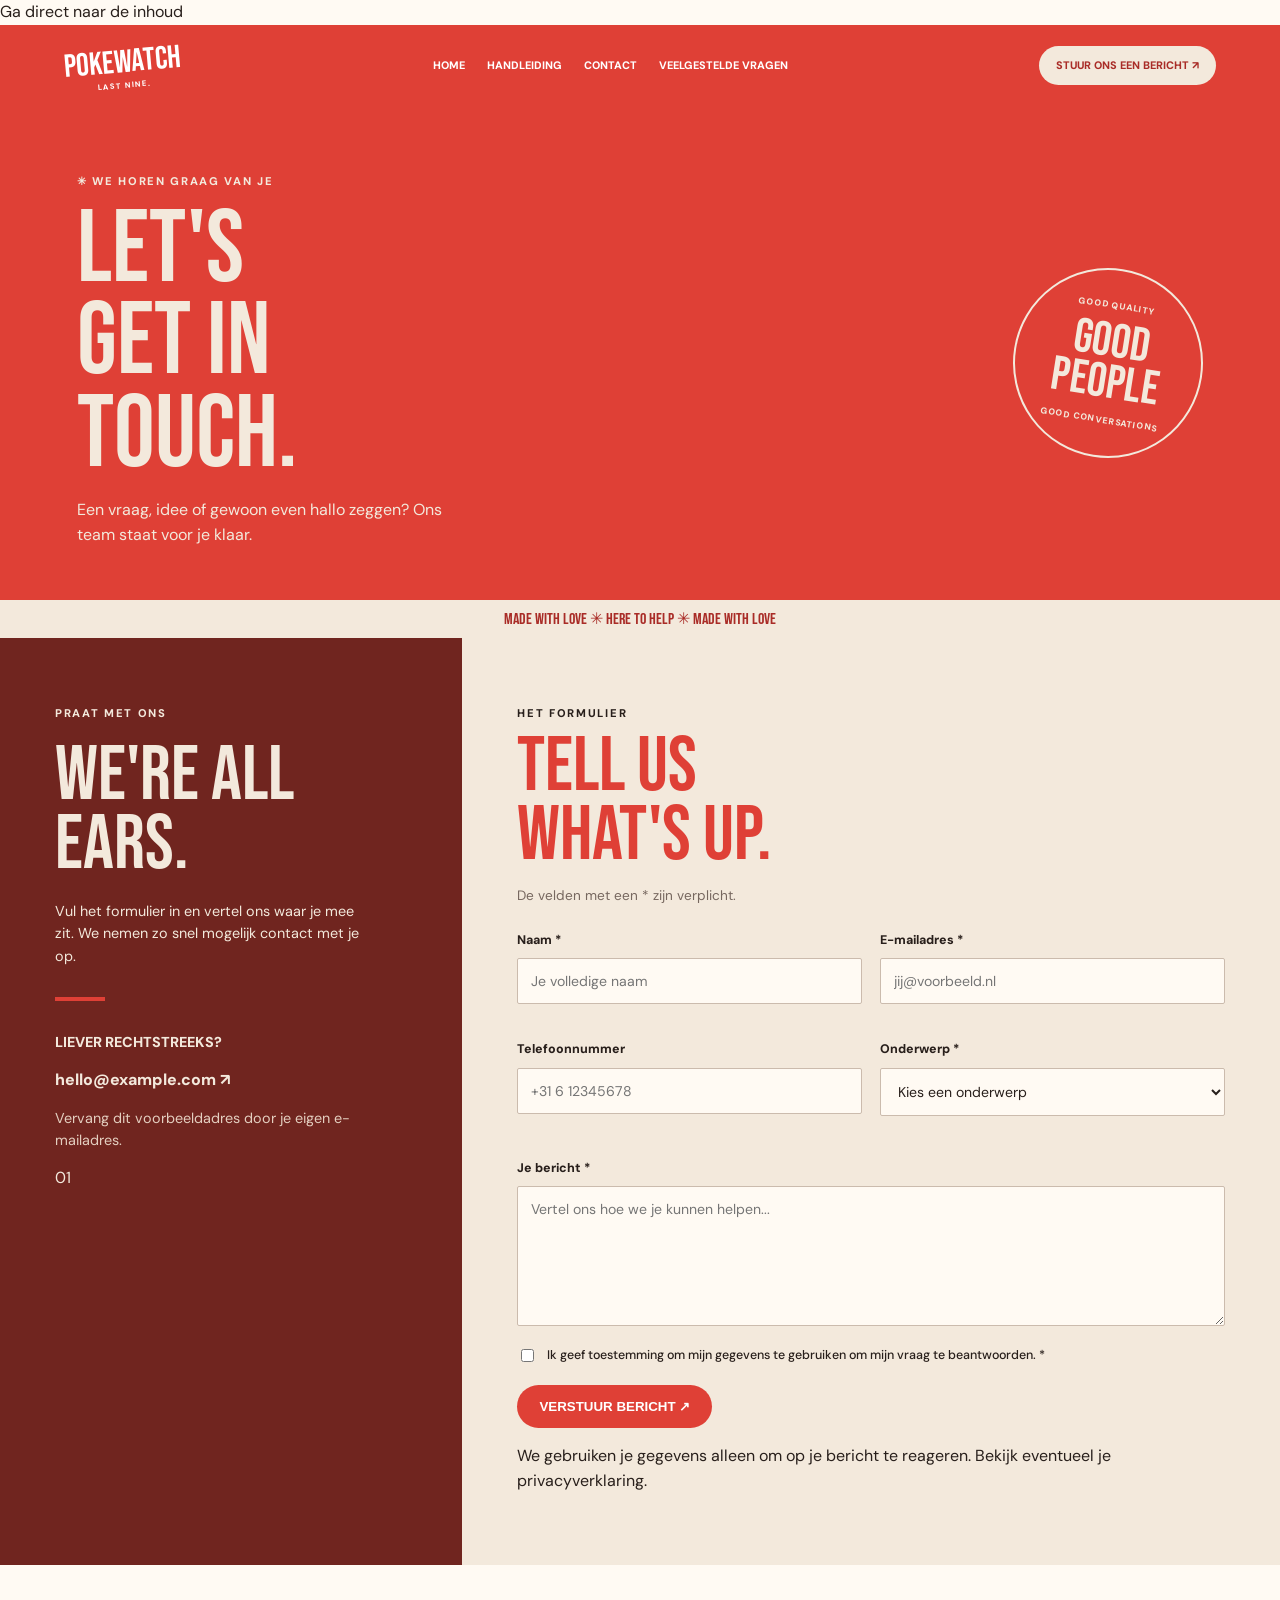
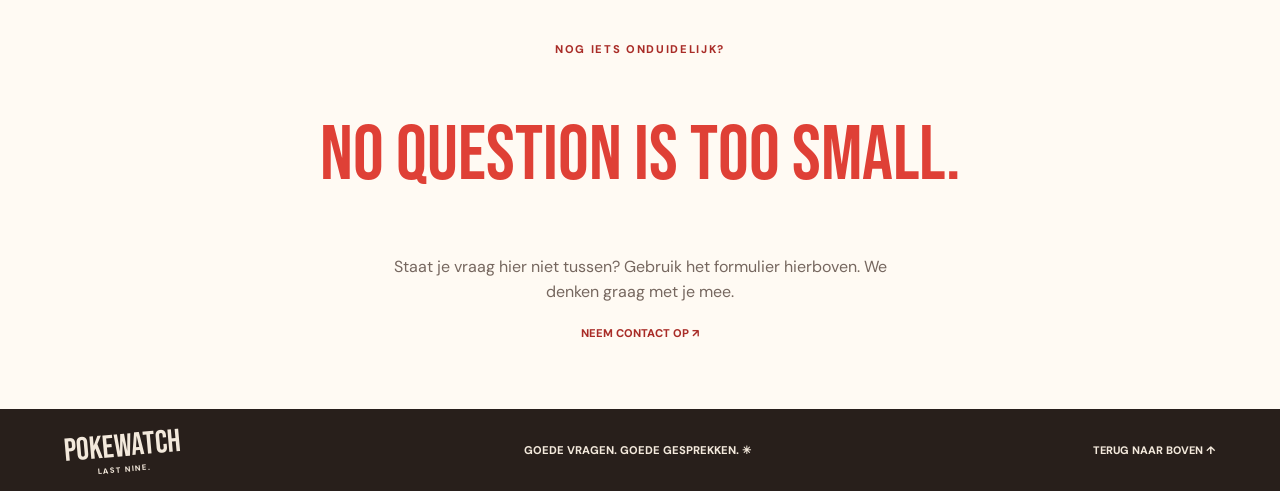
==== contact.html @ 8c0a9a6f "Refactor contact.html structure and content" ====
<!DOCTYPE html>
<html lang="nl">
<head>
    <meta charset="UTF-8">
    <meta name="viewport" content="width=device-width, initial-scale=1.0">

    <meta name="description" content="Neem contact met ons op. Stel je vraag, deel je idee of vraag meer informatie aan. We helpen je graag verder.">

    <meta name="theme-color" content="#df4036">

    <title>Contact | LAST nine</title>

    <link rel="preconnect" href="https://fonts.googleapis.com">
    <link rel="preconnect" href="https://fonts.gstatic.com" crossorigin>

    <link href="https://fonts.googleapis.com/css2?family=Bebas+Neue&family=DM+Sans:wght@400;500;600;700;800&display=swap" rel="stylesheet">

    <link rel="stylesheet" href="contactStyle.css">
</head>

<body>

<a class="skip-link" href="#main">
    Ga direct naar de inhoud
</a>

<header class="site-header">


    <a class="brand" href="#" aria-label="Pokewatch home">
        <span class="brand-mark">Pokewatch</span>
        <span class="brand-sub">LAST NINE.</span>
    </a>

    <nav class="main-nav" aria-label="Hoofdnavigatie">
        <a href="index.html">HOME</a>
        <a href="handleiding.html"> HANDLEIDING</a>
        <a href="#contact">CONTACT</a>
        <a href="#faq">VEELGESTELDE VRAGEN</a>
    </nav>

    <a class="header-cta" href="#contact">
        STUUR ONS EEN BERICHT ↗
    </a>

</header>


<main id="main">

    <!-- HERO SECTIE -->

    <section class="hero" aria-labelledby="page-title">

        <div class="hero-copy">

            <p class="eyebrow">
                ✳ WE HOREN GRAAG VAN JE
            </p>

            <h1 id="page-title">
                LET'S<br>
                GET IN<br>
                TOUCH.
            </h1>

            <p class="hero-intro">
                Een vraag, idee of gewoon even hallo zeggen?
                Ons team staat voor je klaar.
            </p>

        </div>

        <div class="hero-stamp" aria-label="Met liefde gemaakt">

            <span>GOOD QUALITY</span>

            <strong>
                GOOD<br>
                PEOPLE
            </strong>

            <span>GOOD CONVERSATIONS</span>

        </div>

        <div class="hero-bottom" aria-hidden="true">
            <span>MADE WITH LOVE</span>
            <span>✳</span>
            <span>HERE TO HELP</span>
            <span>✳</span>
            <span>MADE WITH LOVE</span>
        </div>

    </section>


    <!-- CONTACT SECTIE -->

    <section class="contact-layout" id="contact">

        <aside class="contact-aside" id="gegevens">

            <p class="eyebrow">
                PRAAT MET ONS
            </p>

            <h2>
                WE'RE ALL<br>
                EARS.
            </h2>

            <p>
                Vul het formulier in en vertel ons waar je mee zit.
                We nemen zo snel mogelijk contact met je op.
            </p>

            <div class="aside-rule"></div>

            <p class="aside-label">
                LIEVER RECHTSTREEKS?
            </p>

            <a class="contact-link" href="mailto:hello@example.com">
                hello@example.com ↗
            </a>

            <p class="small-note">
                Vervang dit voorbeeldadres door je eigen e-mailadres.
            </p>

            <div class="aside-number" aria-hidden="true">
                01
            </div>

        </aside>


        <!-- CONTACTFORMULIER -->

        <div class="form-panel">

            <div class="form-heading">

                <p class="eyebrow">
                    HET FORMULIER
                </p>

                <h2>
                    TELL US<br>
                    WHAT'S UP.
                </h2>

                <p>
                    De velden met een * zijn verplicht.
                </p>

            </div>


            <form class="contact-form" action="#" method="post">

                <div class="field-grid">

                    <div class="field">
                        <label for="name">
                            Naam *
                        </label>

                        <input
                            type="text"
                            id="name"
                            name="name"
                            autocomplete="name"
                            placeholder="Je volledige naam"
                            required
                        >
                    </div>


                    <div class="field">
                        <label for="email">
                            E-mailadres *
                        </label>

                        <input
                            type="email"
                            id="email"
                            name="email"
                            autocomplete="email"
                            placeholder="jij@voorbeeld.nl"
                            required
                        >
                    </div>


                    <div class="field">
                        <label for="phone">
                            Telefoonnummer
                        </label>

                        <input
                            type="tel"
                            id="phone"
                            name="phone"
                            autocomplete="tel"
                            placeholder="+31 6 12345678"
                        >
                    </div>


                    <div class="field">
                        <label for="subject">
                            Onderwerp *
                        </label>

                        <select id="subject" name="subject" required>

                            <option value="" selected disabled>
                                Kies een onderwerp
                            </option>

                            <option value="algemene-vraag">
                                Algemene vraag
                            </option>

                            <option value="samenwerking">
                                Samenwerking
                            </option>

                            <option value="bestelling">
                                Vraag over een bestelling
                            </option>

                            <option value="social media">
                                Social media
                            </option>

                            <option value="anders">
                                Iets anders
                            </option>

                        </select>
                    </div>

                </div>


                <div class="field">

                    <label for="message">
                        Je bericht *
                    </label>

                    <textarea
                        id="message"
                        name="message"
                        rows="6"
                        placeholder="Vertel ons hoe we je kunnen helpen..."
                        required
                    ></textarea>

                </div>


                <div class="consent-row">

                    <input
                        type="checkbox"
                        id="privacy"
                        name="privacy"
                        required
                    >

                    <label for="privacy">
                        Ik geef toestemming om mijn gegevens te gebruiken
                        om mijn vraag te beantwoorden. *
                    </label>

                </div>


                <button class="submit-button" type="submit">
                    VERSTUUR BERICHT ↗
                </button>

                <p class="form-footnote">
                    We gebruiken je gegevens alleen om op je bericht
                    te reageren. Bekijk eventueel je
                    <a href="#privacy-info">privacyverklaring</a>.
                </p>

            </form>

        </div>

    </section>


    <!-- EXTRA SECTIE -->

    <section class="faq-strip" id="faq">

        <p class="eyebrow">
            NOG IETS ONDUIDELIJK?
        </p>

        <h2>
            NO QUESTION IS TOO SMALL.
        </h2>

        <p>
            Staat je vraag hier niet tussen?
            Gebruik het formulier hierboven.
            We denken graag met je mee.
        </p>

        <a href="#contact" class="text-link">
            NEEM CONTACT OP ↗
        </a>

    </section>

</main>


<!-- FOOTER -->

<footer class="site-footer" id="privacy-info">

    <a class="brand footer-brand" href="#">
        <span class="brand-mark">Pokewatch</span>
        <span class="brand-sub">LAST NINE.</span>
    </a>

    <p>
        GOEDE VRAGEN. GOEDE GESPREKKEN. ✳
    </p>

    <a href="#main">
        TERUG NAAR BOVEN ↑
    </a>

</footer>

</body>
</html>
---- contactStyle.css ----
:root {
    --red: #df4036;
    --red-dark: #a92c27;
    --cream: #f3e9dc;
    --paper: #fffaf3;
    --ink: #281f1b;
    --wine: #70251f;
    --display: "Bebas Neue", Impact, sans-serif;
    --body: "DM Sans", Arial, sans-serif;
}

* {
    box-sizing: border-box;
}

html { scroll-behavior: smooth; }

body {
    margin: 0;
    color: var(--ink);
    background: var(--paper);
    font: 1rem var(--body);
    line-height: 1.55;
}

a { color: inherit; text-decoration: none; }

h1, h2 {
    font-family: var(--display);
    font-weight: 400;
    line-height: .9;
}

.eyebrow {
    font-size: .7rem;
    font-weight: 800;
    letter-spacing: .15em;
}


/* HEADER */

.site-header, .site-footer {
    padding: 18px 5%;
    display: flex;
    align-items: center;
    justify-content: space-between;
    gap: 20px;
    background: var(--red);
    color: white;
}

.brand {
    display: flex;
    flex-direction: column;
    line-height: .9;
    transform: rotate(-5deg);
}

.brand-mark { font: 2rem var(--display); }

.brand-sub {
    font-size: .48rem;
    font-weight: 800;
    letter-spacing: .13em;
    text-align: center;
}

.main-nav, .site-footer nav {
    display: flex;
    gap: 22px;
}

.main-nav a, .header-cta, .site-footer a:last-child {
    font-size: .68rem;
    font-weight: 800;
}

.header-cta {
    padding: 11px 17px;
    border-radius: 30px;
    background: var(--cream);
    color: var(--red-dark);
}


/* HERO */

.hero {
    position: relative;
    min-height: 390px;
    padding: 55px 6% 75px;
    display: flex;
    align-items: center;
    justify-content: space-between;
    overflow: hidden;
    background: var(--red);
    color: var(--cream);
}

.hero h1 {
    margin: 15px 0;
    font-size: clamp(4rem, 8vw, 7rem);
}

.hero-intro { max-width: 400px; }

.hero-stamp {
    width: 190px;
    height: 190px;
    border: 2px solid var(--cream);
    border-radius: 50%;
    display: flex;
    flex-direction: column;
    align-items: center;
    justify-content: center;
    text-align: center;
    transform: rotate(9deg);
}

.hero-stamp span {
    font-size: .55rem;
    font-weight: 800;
    letter-spacing: .1em;
}

.hero-stamp strong {
    margin: 10px 0;
    font: 3rem/.85 var(--display);
}

.hero-bottom {
    position: absolute;
    bottom: 0;
    left: 0;
    width: 100%;
    padding: 9px;
    background: var(--cream);
    color: var(--red-dark);
    text-align: center;
    font: 1rem var(--display);
}


/* CONTACT */

.contact-layout {
    display: grid;
    grid-template-columns: .82fr 1.45fr;
}

.contact-aside {
    position: relative;
    padding: 55px;
    background: var(--wine);
    color: var(--cream);
    overflow: hidden;
}

.contact-aside h2 {
    margin: 20px 0;
    font-size: clamp(3.5rem, 6vw, 6rem);
}

.contact-aside > p:not(.eyebrow) {
    max-width: 320px;
    font-size: .9rem;
}

.aside-rule {
    width: 50px;
    height: 4px;
    margin: 30px 0;
    background: var(--red);
}

.aside-label {
    font-size: .65rem;
    font-weight: 800;
}

.contact-link { font-weight: 800; }

.small-note {
    color: #e4cfc0;
    font-size: .75rem;
}

.form-panel {
    padding: 55px;
    background: var(--cream);
}

.form-heading h2 {
    margin: 10px 0;
    color: var(--red);
    font-size: clamp(3.5rem, 6vw, 6rem);
}

.form-heading > p:last-child {
    color: #76675f;
    font-size: .85rem;
}

.contact-form { max-width: 760px; }

.field-grid {
    display: grid;
    grid-template-columns: 1fr 1fr;
    gap: 18px;
    margin: 25px 0;
}

.field {
    display: flex;
    flex-direction: column;
    gap: 8px;
    min-width: 0;
    margin-bottom: 18px;
}

.field label, .consent-row label {
    font-size: .78rem;
    font-weight: 800;
}

.field input, .field select, .field textarea {
    width: 100%;
    padding: 13px;
    border: 1px solid #cbbbad;
    border-radius: 2px;
    background: var(--paper);
    color: var(--ink);
    font: .88rem var(--body);
}

.field textarea {
    min-height: 140px;
    resize: vertical;
}

.consent-row {
    display: flex;
    align-items: flex-start;
    gap: 10px;
    margin: 20px 0;
}

.consent-row input {
    accent-color: var(--red-dark);
}

.consent-row label { font-weight: 500; }

.submit-button {
    padding: 14px 22px;
    border: 0;
    border-radius: 30px;
    background: var(--red);
    color: white;
    font-weight: 800;
    cursor: pointer;
}

.submit-button:hover { background: var(--red-dark); }


/* EXTRA SECTIE */

.faq-strip {
    padding: 65px 20px;
    text-align: center;
}

.faq-strip .eyebrow, .text-link { color: var(--red-dark); }

.faq-strip h2 {
    color: var(--red);
    font-size: clamp(2.7rem, 6vw, 5rem);
}

.faq-strip > p:not(.eyebrow) {
    max-width: 540px;
    margin: 15px auto;
    color: #76675f;
}

.text-link {
    font-size: .7rem;
    font-weight: 800;
}


/* FOOTER */

.site-footer {
    background: var(--ink);
    color: var(--cream);
}

.site-footer p {
    font-size: .7rem;
    font-weight: 800;
}


/* MOBIEL */

@media (max-width: 760px) {
    .site-header { flex-wrap: wrap; }

    .main-nav {
        order: 3;
        width: 100%;
        justify-content: space-between;
        gap: 10px;
    }

    .hero { min-height: 350px; }

    .hero-stamp {
        width: 140px;
        height: 140px;
    }

    .hero-stamp strong { font-size: 2.3rem; }

    .contact-layout { grid-template-columns: 1fr; }

    .contact-aside, .form-panel { padding: 35px 25px; }

    .site-footer { flex-wrap: wrap; }
}

@media (max-width: 480px) {
    .hero {
        align-items: flex-start;
        padding: 40px 20px 65px;
    }

    .hero-stamp {
        position: absolute;
        right: 15px;
        bottom: 50px;
        width: 105px;
        height: 105px;
    }

    .hero-stamp strong { font-size: 1.8rem; }

    .field-grid { grid-template-columns: 1fr; }

    .main-nav a { font-size: .58rem; }
}

@media (prefers-reduced-motion: reduce) {
    html { scroll-behavior: auto; }
}
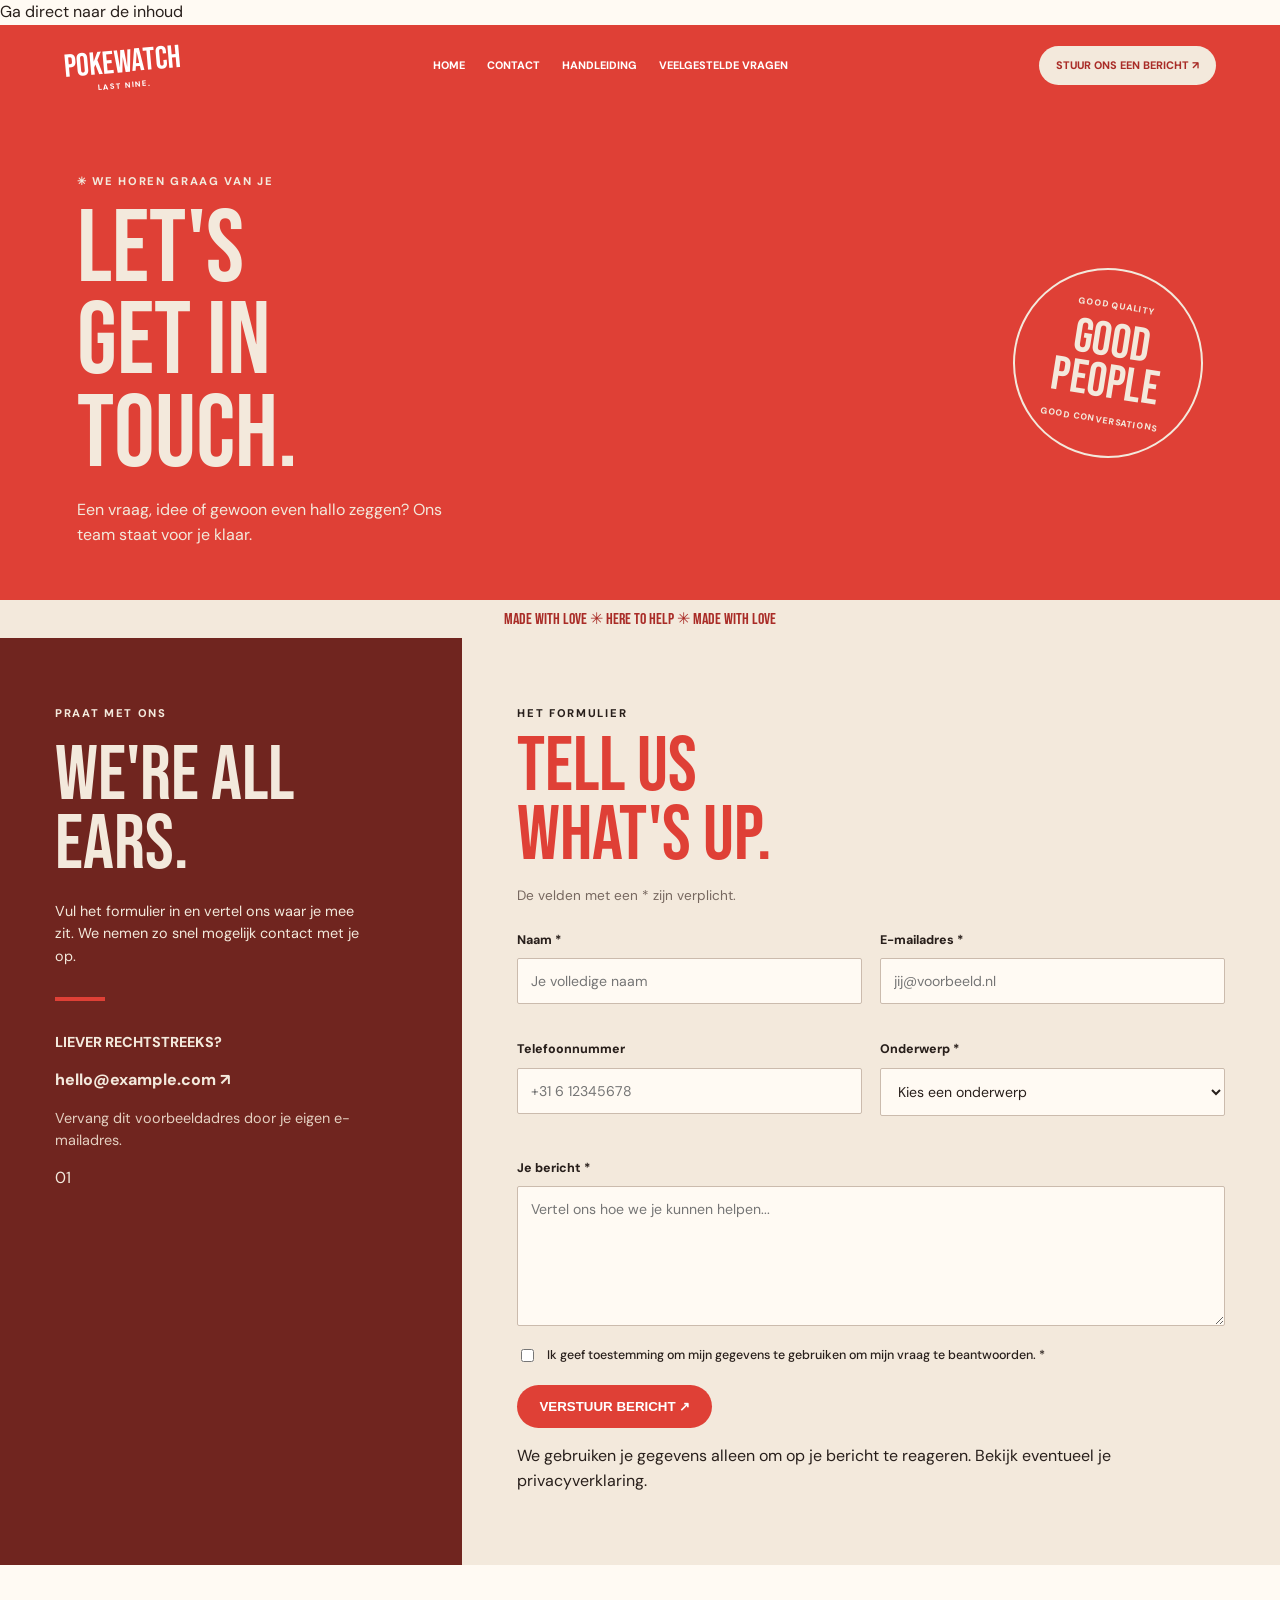
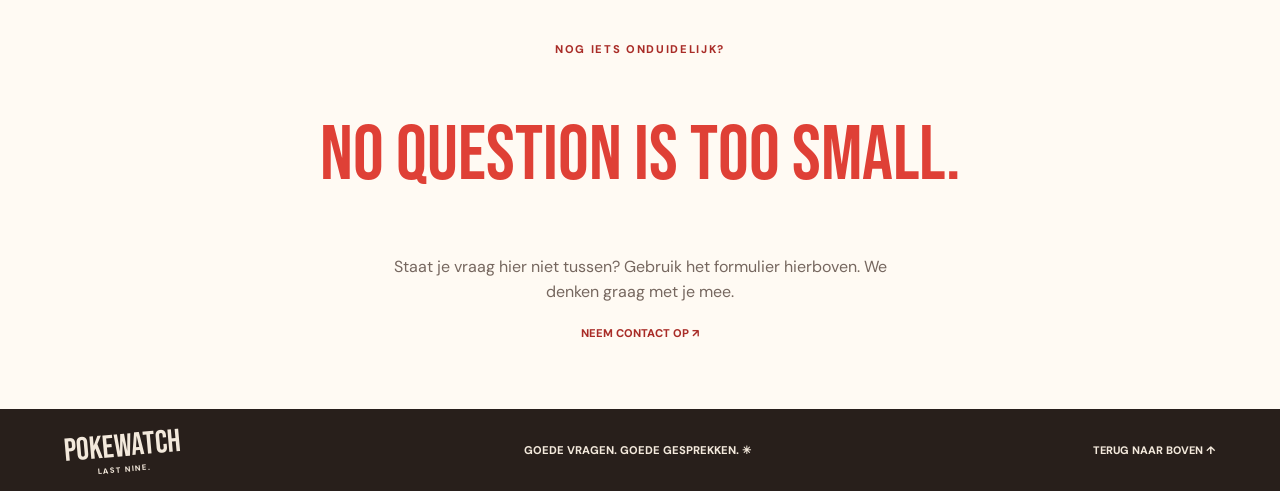
==== commit 2d16a246: "Update contact.html" ====
--- a/contact.html
+++ b/contact.html
@@ -34,8 +34,8 @@
 
     <nav class="main-nav" aria-label="Hoofdnavigatie">
         <a href="index.html">HOME</a>
+        <a href="#contact">CONTACT</a>
         <a href="handleiding.html"> HANDLEIDING</a>
-        <a href="#contact">CONTACT</a>
         <a href="#faq">VEELGESTELDE VRAGEN</a>
     </nav>
 
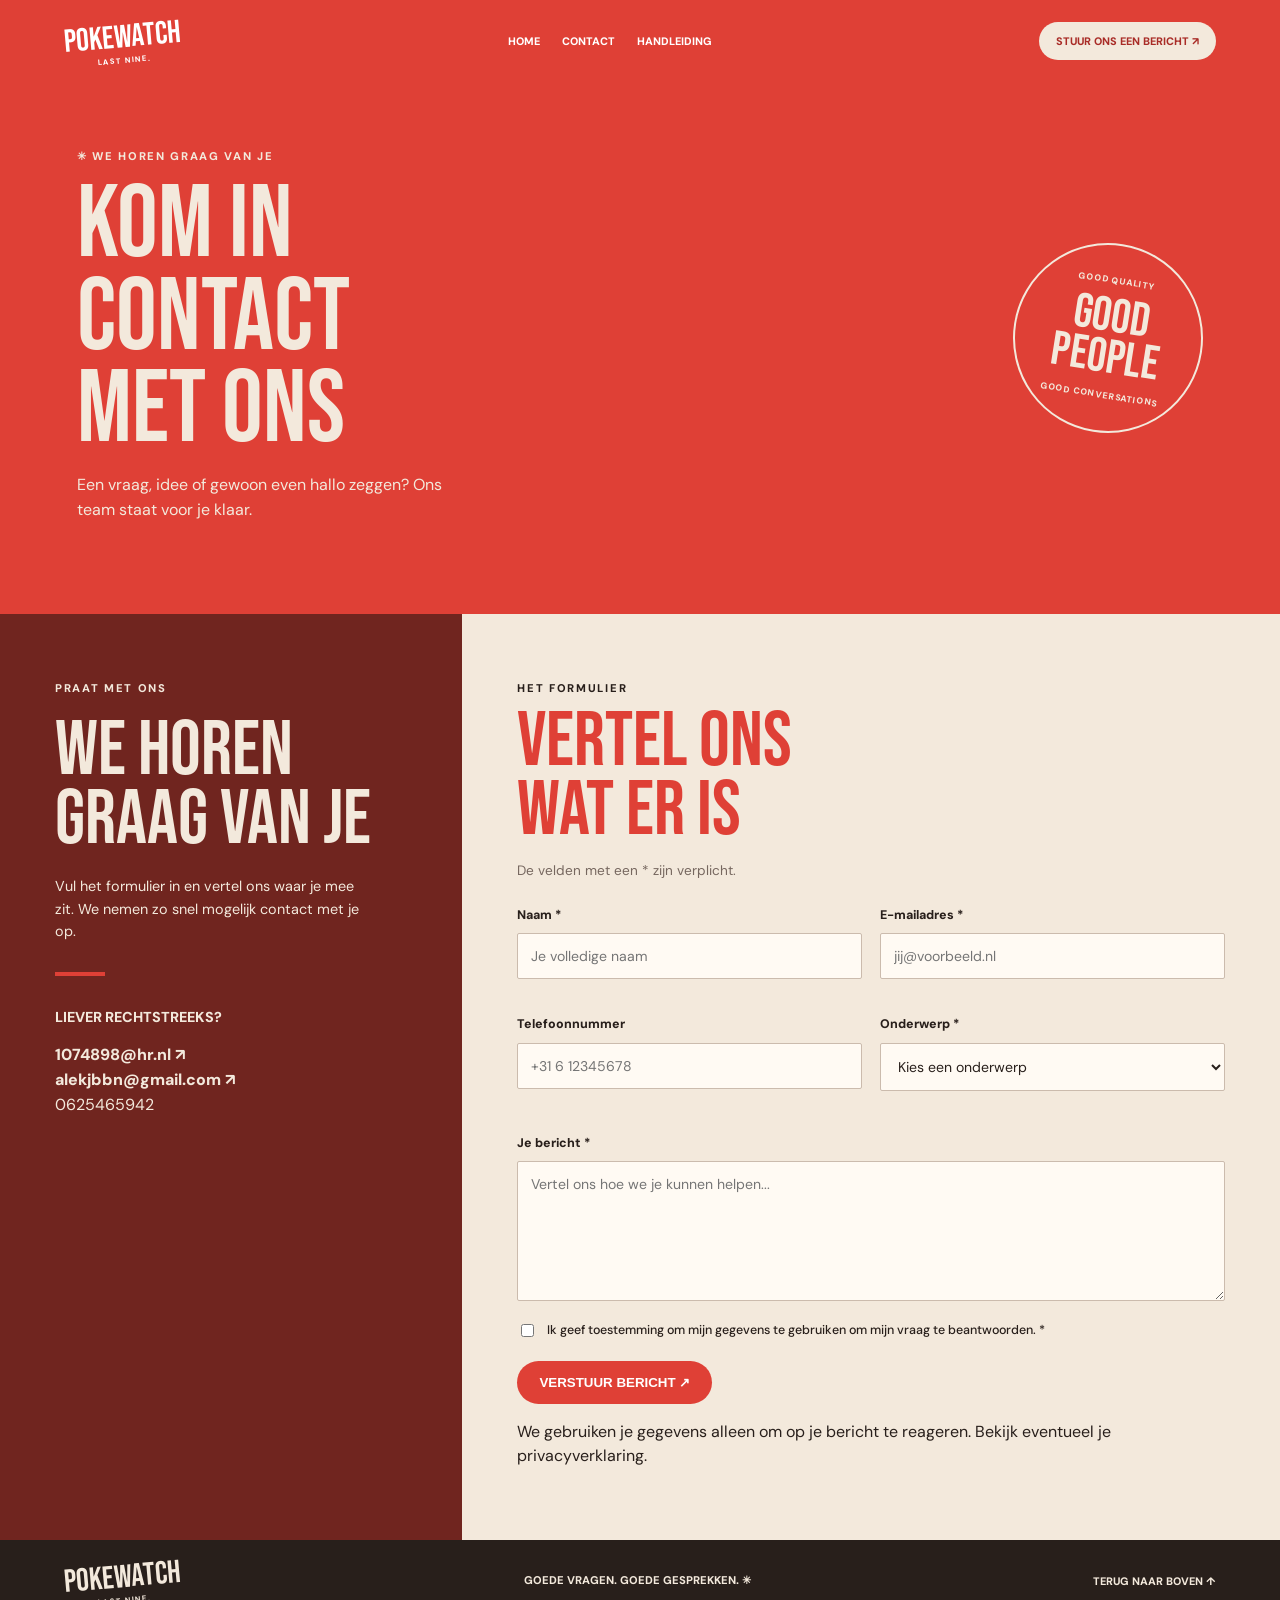
==== commit 88c75c9c: "Refactor contact.html structure and content" ====
--- a/contact.html
+++ b/contact.html
@@ -1,10 +1,12 @@
 <!DOCTYPE html>
 <html lang="nl">
+
 <head>
     <meta charset="UTF-8">
     <meta name="viewport" content="width=device-width, initial-scale=1.0">
 
-    <meta name="description" content="Neem contact met ons op. Stel je vraag, deel je idee of vraag meer informatie aan. We helpen je graag verder.">
+    <meta name="description"
+        content="Neem contact met ons op. Stel je vraag, deel je idee of vraag meer informatie aan. We helpen je graag verder.">
 
     <meta name="theme-color" content="#df4036">
 
@@ -13,335 +15,268 @@
     <link rel="preconnect" href="https://fonts.googleapis.com">
     <link rel="preconnect" href="https://fonts.gstatic.com" crossorigin>
 
-    <link href="https://fonts.googleapis.com/css2?family=Bebas+Neue&family=DM+Sans:wght@400;500;600;700;800&display=swap" rel="stylesheet">
+    <link
+        href="https://fonts.googleapis.com/css2?family=Bebas+Neue&family=DM+Sans:wght@400;500;600;700;800&display=swap"
+        rel="stylesheet">
 
     <link rel="stylesheet" href="contactStyle.css">
 </head>
 
 <body>
 
-<a class="skip-link" href="#main">
-    Ga direct naar de inhoud
-</a>
-
-<header class="site-header">
-
-
-    <a class="brand" href="#" aria-label="Pokewatch home">
-        <span class="brand-mark">Pokewatch</span>
-        <span class="brand-sub">LAST NINE.</span>
-    </a>
-
-    <nav class="main-nav" aria-label="Hoofdnavigatie">
-        <a href="index.html">HOME</a>
-        <a href="#contact">CONTACT</a>
-        <a href="handleiding.html"> HANDLEIDING</a>
-        <a href="#faq">VEELGESTELDE VRAGEN</a>
-    </nav>
-
-    <a class="header-cta" href="#contact">
-        STUUR ONS EEN BERICHT ↗
-    </a>
-
-</header>
-
-
-<main id="main">
-
-    <!-- HERO SECTIE -->
-
-    <section class="hero" aria-labelledby="page-title">
-
-        <div class="hero-copy">
-
-            <p class="eyebrow">
-                ✳ WE HOREN GRAAG VAN JE
-            </p>
-
-            <h1 id="page-title">
-                LET'S<br>
-                GET IN<br>
-                TOUCH.
-            </h1>
-
-            <p class="hero-intro">
-                Een vraag, idee of gewoon even hallo zeggen?
-                Ons team staat voor je klaar.
-            </p>
-
-        </div>
-
-        <div class="hero-stamp" aria-label="Met liefde gemaakt">
-
-            <span>GOOD QUALITY</span>
-
-            <strong>
-                GOOD<br>
-                PEOPLE
-            </strong>
-
-            <span>GOOD CONVERSATIONS</span>
-
-        </div>
-
-        <div class="hero-bottom" aria-hidden="true">
-            <span>MADE WITH LOVE</span>
-            <span>✳</span>
-            <span>HERE TO HELP</span>
-            <span>✳</span>
-            <span>MADE WITH LOVE</span>
-        </div>
-
-    </section>
-
-
-    <!-- CONTACT SECTIE -->
-
-    <section class="contact-layout" id="contact">
-
-        <aside class="contact-aside" id="gegevens">
-
-            <p class="eyebrow">
-                PRAAT MET ONS
-            </p>
-
-            <h2>
-                WE'RE ALL<br>
-                EARS.
-            </h2>
-
-            <p>
-                Vul het formulier in en vertel ons waar je mee zit.
-                We nemen zo snel mogelijk contact met je op.
-            </p>
-
-            <div class="aside-rule"></div>
-
-            <p class="aside-label">
-                LIEVER RECHTSTREEKS?
-            </p>
-
-            <a class="contact-link" href="mailto:hello@example.com">
-                hello@example.com ↗
-            </a>
-
-            <p class="small-note">
-                Vervang dit voorbeeldadres door je eigen e-mailadres.
-            </p>
-
-            <div class="aside-number" aria-hidden="true">
-                01
+    <header class="site-header">
+
+        <a class="brand" href="#" aria-label="Pokewatch home">
+            <span class="brand-mark">Pokewatch</span>
+            <span class="brand-sub">LAST NINE.</span>
+        </a>
+
+        <nav class="main-nav" aria-label="Hoofdnavigatie">
+            <a href="index.html">HOME</a>
+            <a href="#contact">CONTACT</a>
+            <a href="handleiding.html"> HANDLEIDING</a>
+        </nav>
+
+        <a class="header-cta" href="#contact">
+            STUUR ONS EEN BERICHT ↗
+        </a>
+
+    </header>
+
+
+    <main id="main">
+
+        <!-- HERO SECTIE -->
+
+        <section class="hero" aria-labelledby="page-title">
+
+            <div class="hero-copy">
+
+                <p class="eyebrow">
+                    ✳ WE HOREN GRAAG VAN JE
+                </p>
+
+                <h1 id="page-title">
+                    KOM IN<br>
+                    CONTACT<br>
+                    MET ONS
+                </h1>
+
+                <p class="hero-intro">
+                    Een vraag, idee of gewoon even hallo zeggen?
+                    Ons team staat voor je klaar.
+                </p>
+
             </div>
 
-        </aside>
-
-
-        <!-- CONTACTFORMULIER -->
-
-        <div class="form-panel">
-
-            <div class="form-heading">
+            <div class="hero-stamp" aria-label="Met liefde gemaakt">
+
+                <span>GOOD QUALITY</span>
+
+                <strong>
+                    GOOD<br>
+                    PEOPLE
+                </strong>
+
+                <span>GOOD CONVERSATIONS</span>
+
+            </div>
+
+        </section>
+
+
+        <!-- CONTACT SECTIE -->
+
+        <section class="contact-layout" id="contact">
+
+            <aside class="contact-aside" id="gegevens">
 
                 <p class="eyebrow">
-                    HET FORMULIER
+                    PRAAT MET ONS
                 </p>
 
                 <h2>
-                    TELL US<br>
-                    WHAT'S UP.
+                    WE HOREN<br>
+                    GRAAG VAN JE
                 </h2>
 
                 <p>
-                    De velden met een * zijn verplicht.
-                </p>
+                    Vul het formulier in en vertel ons waar je mee zit.
+                    We nemen zo snel mogelijk contact met je op.
+                </p>
+
+                <div class="aside-rule"></div>
+
+                <p class="aside-label">
+                    LIEVER RECHTSTREEKS?
+                </p>
+
+                <a class="contact-link" href="mailto:hello@example.com">
+                    1074898@hr.nl ↗<br>
+                    alekjbbn@gmail.com ↗
+                </a>
+
+                <div class="aside-number" aria-hidden="true">
+                    0625465942
+                </div>
+
+            </aside>
+
+
+            <!-- CONTACTFORMULIER -->
+
+            <div class="form-panel">
+
+                <div class="form-heading">
+
+                    <p class="eyebrow">
+                        HET FORMULIER
+                    </p>
+
+                    <h2>
+                        VERTEL ONS<br>
+                        WAT ER IS
+                    </h2>
+
+                    <p>
+                        De velden met een * zijn verplicht.
+                    </p>
+
+                </div>
+
+
+                <form class="contact-form" action="#" method="post">
+
+                    <div class="field-grid">
+
+                        <div class="field">
+                            <label for="name">
+                                Naam *
+                            </label>
+
+                            <input type="text" id="name" name="name" autocomplete="name" placeholder="Je volledige naam"
+                                required>
+                        </div>
+
+
+                        <div class="field">
+                            <label for="email">
+                                E-mailadres *
+                            </label>
+
+                            <input type="email" id="email" name="email" autocomplete="email"
+                                placeholder="jij@voorbeeld.nl" required>
+                        </div>
+
+
+                        <div class="field">
+                            <label for="phone">
+                                Telefoonnummer
+                            </label>
+
+                            <input type="tel" id="phone" name="phone" autocomplete="tel" placeholder="+31 6 12345678">
+                        </div>
+
+
+                        <div class="field">
+                            <label for="subject">
+                                Onderwerp *
+                            </label>
+
+                            <select id="subject" name="subject" required>
+
+                                <option value="" selected disabled>
+                                    Kies een onderwerp
+                                </option>
+
+                                <option value="algemene-vraag">
+                                    Algemene vraag
+                                </option>
+
+                                <option value="samenwerking">
+                                    Samenwerking
+                                </option>
+
+                                <option value="bestelling">
+                                    Vraag over een bestelling
+                                </option>
+
+                                <option value="social media">
+                                    Social media
+                                </option>
+
+                                <option value="anders">
+                                    Iets anders
+                                </option>
+
+                            </select>
+                        </div>
+
+                    </div>
+
+
+                    <div class="field">
+
+                        <label for="message">
+                            Je bericht *
+                        </label>
+
+                        <textarea id="message" name="message" rows="6"
+                            placeholder="Vertel ons hoe we je kunnen helpen..." required></textarea>
+
+                    </div>
+
+
+                    <div class="consent-row">
+
+                        <input type="checkbox" id="privacy" name="privacy" required>
+
+                        <label for="privacy">
+                            Ik geef toestemming om mijn gegevens te gebruiken
+                            om mijn vraag te beantwoorden. *
+                        </label>
+
+                    </div>
+
+
+                    <button class="submit-button" type="submit">
+                        VERSTUUR BERICHT ↗
+                    </button>
+
+                    <p class="form-footnote">
+                        We gebruiken je gegevens alleen om op je bericht
+                        te reageren. Bekijk eventueel je
+                        <a href="#privacy-info">privacyverklaring</a>.
+                    </p>
+
+                </form>
 
             </div>
 
-
-            <form class="contact-form" action="#" method="post">
-
-                <div class="field-grid">
-
-                    <div class="field">
-                        <label for="name">
-                            Naam *
-                        </label>
-
-                        <input
-                            type="text"
-                            id="name"
-                            name="name"
-                            autocomplete="name"
-                            placeholder="Je volledige naam"
-                            required
-                        >
-                    </div>
-
-
-                    <div class="field">
-                        <label for="email">
-                            E-mailadres *
-                        </label>
-
-                        <input
-                            type="email"
-                            id="email"
-                            name="email"
-                            autocomplete="email"
-                            placeholder="jij@voorbeeld.nl"
-                            required
-                        >
-                    </div>
-
-
-                    <div class="field">
-                        <label for="phone">
-                            Telefoonnummer
-                        </label>
-
-                        <input
-                            type="tel"
-                            id="phone"
-                            name="phone"
-                            autocomplete="tel"
-                            placeholder="+31 6 12345678"
-                        >
-                    </div>
-
-
-                    <div class="field">
-                        <label for="subject">
-                            Onderwerp *
-                        </label>
-
-                        <select id="subject" name="subject" required>
-
-                            <option value="" selected disabled>
-                                Kies een onderwerp
-                            </option>
-
-                            <option value="algemene-vraag">
-                                Algemene vraag
-                            </option>
-
-                            <option value="samenwerking">
-                                Samenwerking
-                            </option>
-
-                            <option value="bestelling">
-                                Vraag over een bestelling
-                            </option>
-
-                            <option value="social media">
-                                Social media
-                            </option>
-
-                            <option value="anders">
-                                Iets anders
-                            </option>
-
-                        </select>
-                    </div>
-
-                </div>
-
-
-                <div class="field">
-
-                    <label for="message">
-                        Je bericht *
-                    </label>
-
-                    <textarea
-                        id="message"
-                        name="message"
-                        rows="6"
-                        placeholder="Vertel ons hoe we je kunnen helpen..."
-                        required
-                    ></textarea>
-
-                </div>
-
-
-                <div class="consent-row">
-
-                    <input
-                        type="checkbox"
-                        id="privacy"
-                        name="privacy"
-                        required
-                    >
-
-                    <label for="privacy">
-                        Ik geef toestemming om mijn gegevens te gebruiken
-                        om mijn vraag te beantwoorden. *
-                    </label>
-
-                </div>
-
-
-                <button class="submit-button" type="submit">
-                    VERSTUUR BERICHT ↗
-                </button>
-
-                <p class="form-footnote">
-                    We gebruiken je gegevens alleen om op je bericht
-                    te reageren. Bekijk eventueel je
-                    <a href="#privacy-info">privacyverklaring</a>.
-                </p>
-
-            </form>
-
-        </div>
-
-    </section>
-
-
-    <!-- EXTRA SECTIE -->
-
-    <section class="faq-strip" id="faq">
-
-        <p class="eyebrow">
-            NOG IETS ONDUIDELIJK?
+        </section>
+
+    </main>
+
+
+    <!-- FOOTER -->
+
+    <footer class="site-footer" id="privacy-info">
+
+        <a class="brand footer-brand" href="#">
+            <span class="brand-mark">Pokewatch</span>
+            <span class="brand-sub">LAST NINE.</span>
+        </a>
+
+        <p>
+            GOEDE VRAGEN. GOEDE GESPREKKEN. ✳
         </p>
 
-        <h2>
-            NO QUESTION IS TOO SMALL.
-        </h2>
-
-        <p>
-            Staat je vraag hier niet tussen?
-            Gebruik het formulier hierboven.
-            We denken graag met je mee.
-        </p>
-
-        <a href="#contact" class="text-link">
-            NEEM CONTACT OP ↗
-        </a>
-
-    </section>
-
-</main>
-
-
-<!-- FOOTER -->
-
-<footer class="site-footer" id="privacy-info">
-
-    <a class="brand footer-brand" href="#">
-        <span class="brand-mark">Pokewatch</span>
-        <span class="brand-sub">LAST NINE.</span>
-    </a>
-
-    <p>
-        GOEDE VRAGEN. GOEDE GESPREKKEN. ✳
-    </p>
-
-    <a href="#main">
-        TERUG NAAR BOVEN ↑
-    </a>
-
-</footer>
+        <a href="#main">
+            TERUG NAAR BOVEN ↑
+        </a>
+
+    </footer>
 
 </body>
+
 </html>
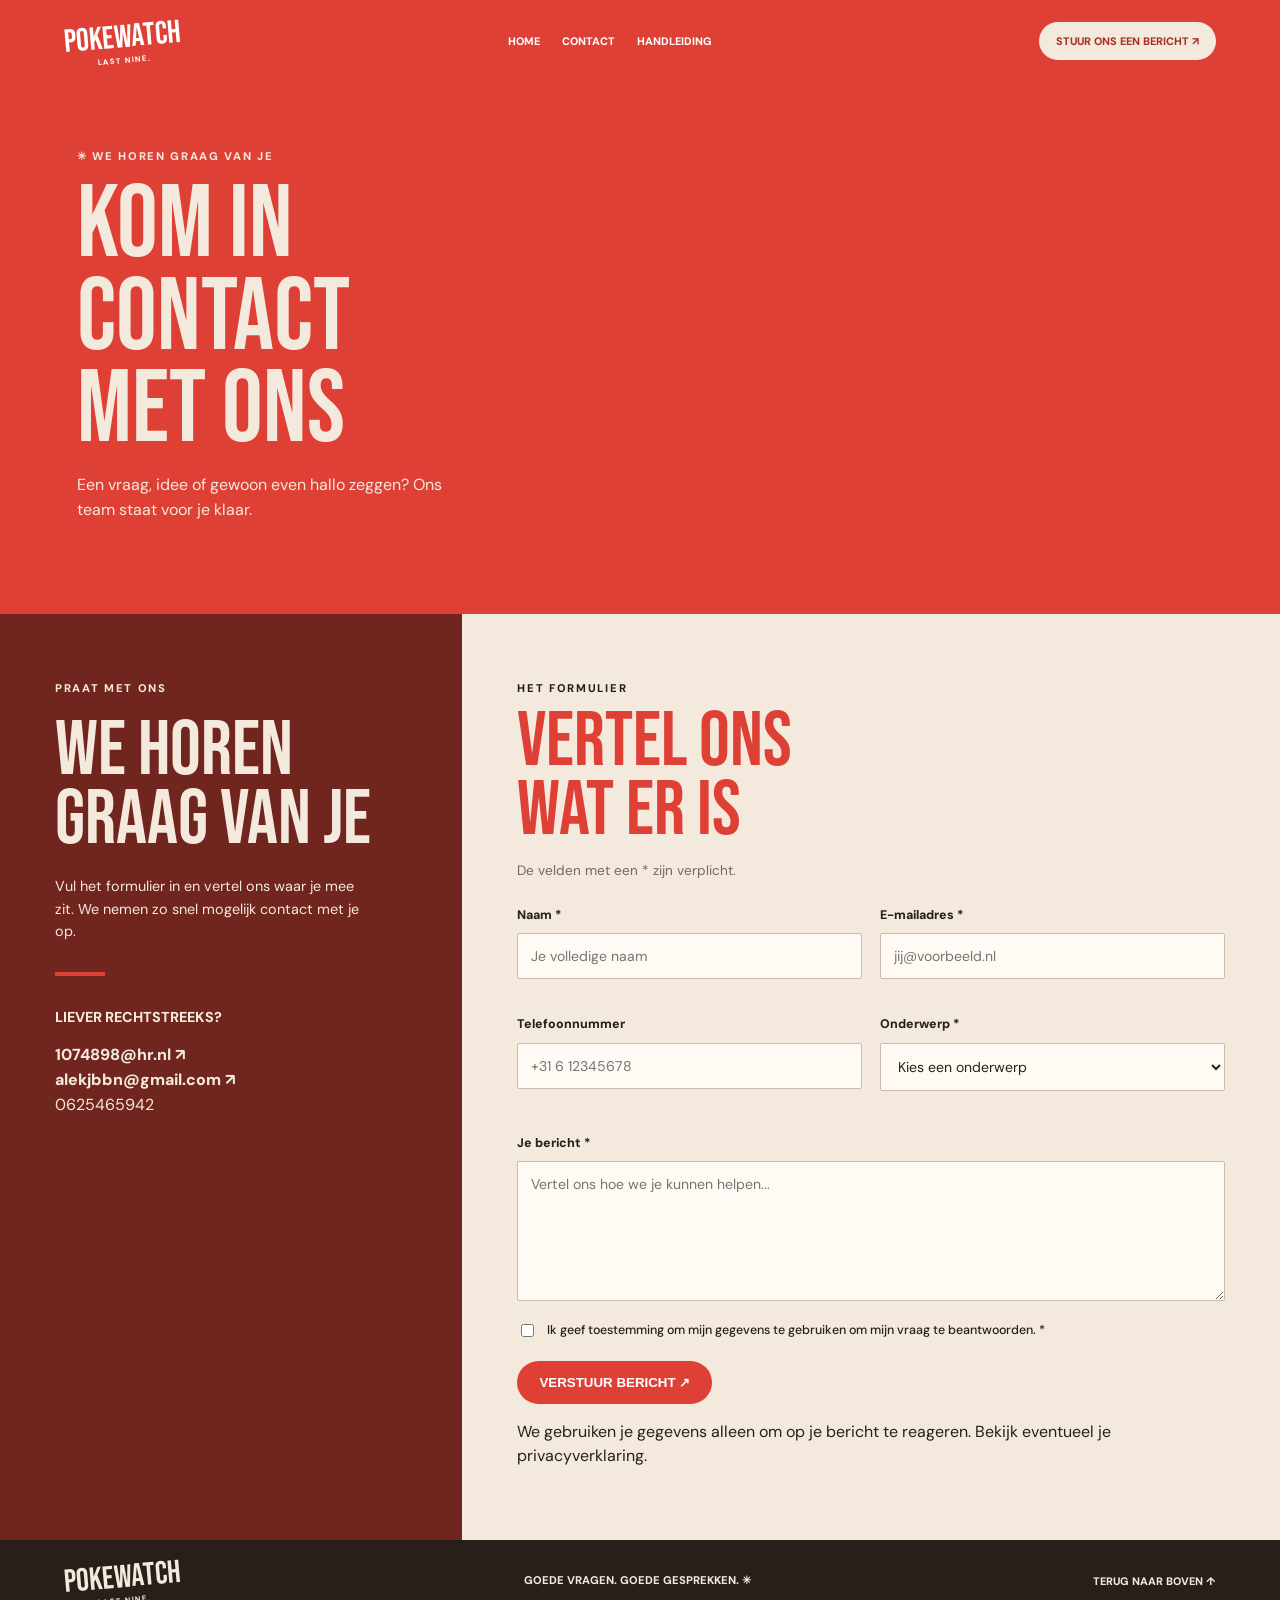
==== commit f4fb7b20: ""good people" ding weggehaald" ====
--- a/contact.html
+++ b/contact.html
@@ -69,19 +69,6 @@
 
             </div>
 
-            <div class="hero-stamp" aria-label="Met liefde gemaakt">
-
-                <span>GOOD QUALITY</span>
-
-                <strong>
-                    GOOD<br>
-                    PEOPLE
-                </strong>
-
-                <span>GOOD CONVERSATIONS</span>
-
-            </div>
-
         </section>
 
 
--- a/contactStyle.css
+++ b/contactStyle.css
@@ -1,4 +1,3 @@
-
 :root {
     --red: #df4036;
     --red-dark: #a92c27;
@@ -14,7 +13,9 @@
     box-sizing: border-box;
 }
 
-html { scroll-behavior: smooth; }
+html {
+    scroll-behavior: smooth;
+}
 
 body {
     margin: 0;
@@ -24,9 +25,13 @@
     line-height: 1.55;
 }
 
-a { color: inherit; text-decoration: none; }
-
-h1, h2 {
+a {
+    color: inherit;
+    text-decoration: none;
+}
+
+h1,
+h2 {
     font-family: var(--display);
     font-weight: 400;
     line-height: .9;
@@ -41,7 +46,8 @@
 
 /* HEADER */
 
-.site-header, .site-footer {
+.site-header,
+.site-footer {
     padding: 18px 5%;
     display: flex;
     align-items: center;
@@ -58,7 +64,9 @@
     transform: rotate(-5deg);
 }
 
-.brand-mark { font: 2rem var(--display); }
+.brand-mark {
+    font: 2rem var(--display);
+}
 
 .brand-sub {
     font-size: .48rem;
@@ -67,12 +75,15 @@
     text-align: center;
 }
 
-.main-nav, .site-footer nav {
+.main-nav,
+.site-footer nav {
     display: flex;
     gap: 22px;
 }
 
-.main-nav a, .header-cta, .site-footer a:last-child {
+.main-nav a,
+.header-cta,
+.site-footer a:last-child {
     font-size: .68rem;
     font-weight: 800;
 }
@@ -104,7 +115,9 @@
     font-size: clamp(4rem, 8vw, 7rem);
 }
 
-.hero-intro { max-width: 400px; }
+.hero-intro {
+    max-width: 400px;
+}
 
 .hero-stamp {
     width: 190px;
@@ -163,7 +176,7 @@
     font-size: clamp(3.5rem, 6vw, 6rem);
 }
 
-.contact-aside > p:not(.eyebrow) {
+.contact-aside>p:not(.eyebrow) {
     max-width: 320px;
     font-size: .9rem;
 }
@@ -180,7 +193,9 @@
     font-weight: 800;
 }
 
-.contact-link { font-weight: 800; }
+.contact-link {
+    font-weight: 800;
+}
 
 .small-note {
     color: #e4cfc0;
@@ -198,12 +213,14 @@
     font-size: clamp(3.5rem, 6vw, 6rem);
 }
 
-.form-heading > p:last-child {
+.form-heading>p:last-child {
     color: #76675f;
     font-size: .85rem;
 }
 
-.contact-form { max-width: 760px; }
+.contact-form {
+    max-width: 760px;
+}
 
 .field-grid {
     display: grid;
@@ -220,12 +237,15 @@
     margin-bottom: 18px;
 }
 
-.field label, .consent-row label {
+.field label,
+.consent-row label {
     font-size: .78rem;
     font-weight: 800;
 }
 
-.field input, .field select, .field textarea {
+.field input,
+.field select,
+.field textarea {
     width: 100%;
     padding: 13px;
     border: 1px solid #cbbbad;
@@ -251,7 +271,9 @@
     accent-color: var(--red-dark);
 }
 
-.consent-row label { font-weight: 500; }
+.consent-row label {
+    font-weight: 500;
+}
 
 .submit-button {
     padding: 14px 22px;
@@ -263,7 +285,9 @@
     cursor: pointer;
 }
 
-.submit-button:hover { background: var(--red-dark); }
+.submit-button:hover {
+    background: var(--red-dark);
+}
 
 
 /* EXTRA SECTIE */
@@ -273,14 +297,17 @@
     text-align: center;
 }
 
-.faq-strip .eyebrow, .text-link { color: var(--red-dark); }
+.faq-strip .eyebrow,
+.text-link {
+    color: var(--red-dark);
+}
 
 .faq-strip h2 {
     color: var(--red);
     font-size: clamp(2.7rem, 6vw, 5rem);
 }
 
-.faq-strip > p:not(.eyebrow) {
+.faq-strip>p:not(.eyebrow) {
     max-width: 540px;
     margin: 15px auto;
     color: #76675f;
@@ -308,7 +335,9 @@
 /* MOBIEL */
 
 @media (max-width: 760px) {
-    .site-header { flex-wrap: wrap; }
+    .site-header {
+        flex-wrap: wrap;
+    }
 
     .main-nav {
         order: 3;
@@ -317,20 +346,31 @@
         gap: 10px;
     }
 
-    .hero { min-height: 350px; }
+    .hero {
+        min-height: 350px;
+    }
 
     .hero-stamp {
         width: 140px;
         height: 140px;
     }
 
-    .hero-stamp strong { font-size: 2.3rem; }
-
-    .contact-layout { grid-template-columns: 1fr; }
-
-    .contact-aside, .form-panel { padding: 35px 25px; }
-
-    .site-footer { flex-wrap: wrap; }
+    .hero-stamp strong {
+        font-size: 2.3rem;
+    }
+
+    .contact-layout {
+        grid-template-columns: 1fr;
+    }
+
+    .contact-aside,
+    .form-panel {
+        padding: 35px 25px;
+    }
+
+    .site-footer {
+        flex-wrap: wrap;
+    }
 }
 
 @media (max-width: 480px) {
@@ -347,13 +387,21 @@
         height: 105px;
     }
 
-    .hero-stamp strong { font-size: 1.8rem; }
-
-    .field-grid { grid-template-columns: 1fr; }
-
-    .main-nav a { font-size: .58rem; }
+    .hero-stamp strong {
+        font-size: 1.8rem;
+    }
+
+    .field-grid {
+        grid-template-columns: 1fr;
+    }
+
+    .main-nav a {
+        font-size: .58rem;
+    }
 }
 
 @media (prefers-reduced-motion: reduce) {
-    html { scroll-behavior: auto; }
-}
+    html {
+        scroll-behavior: auto;
+    }
+}
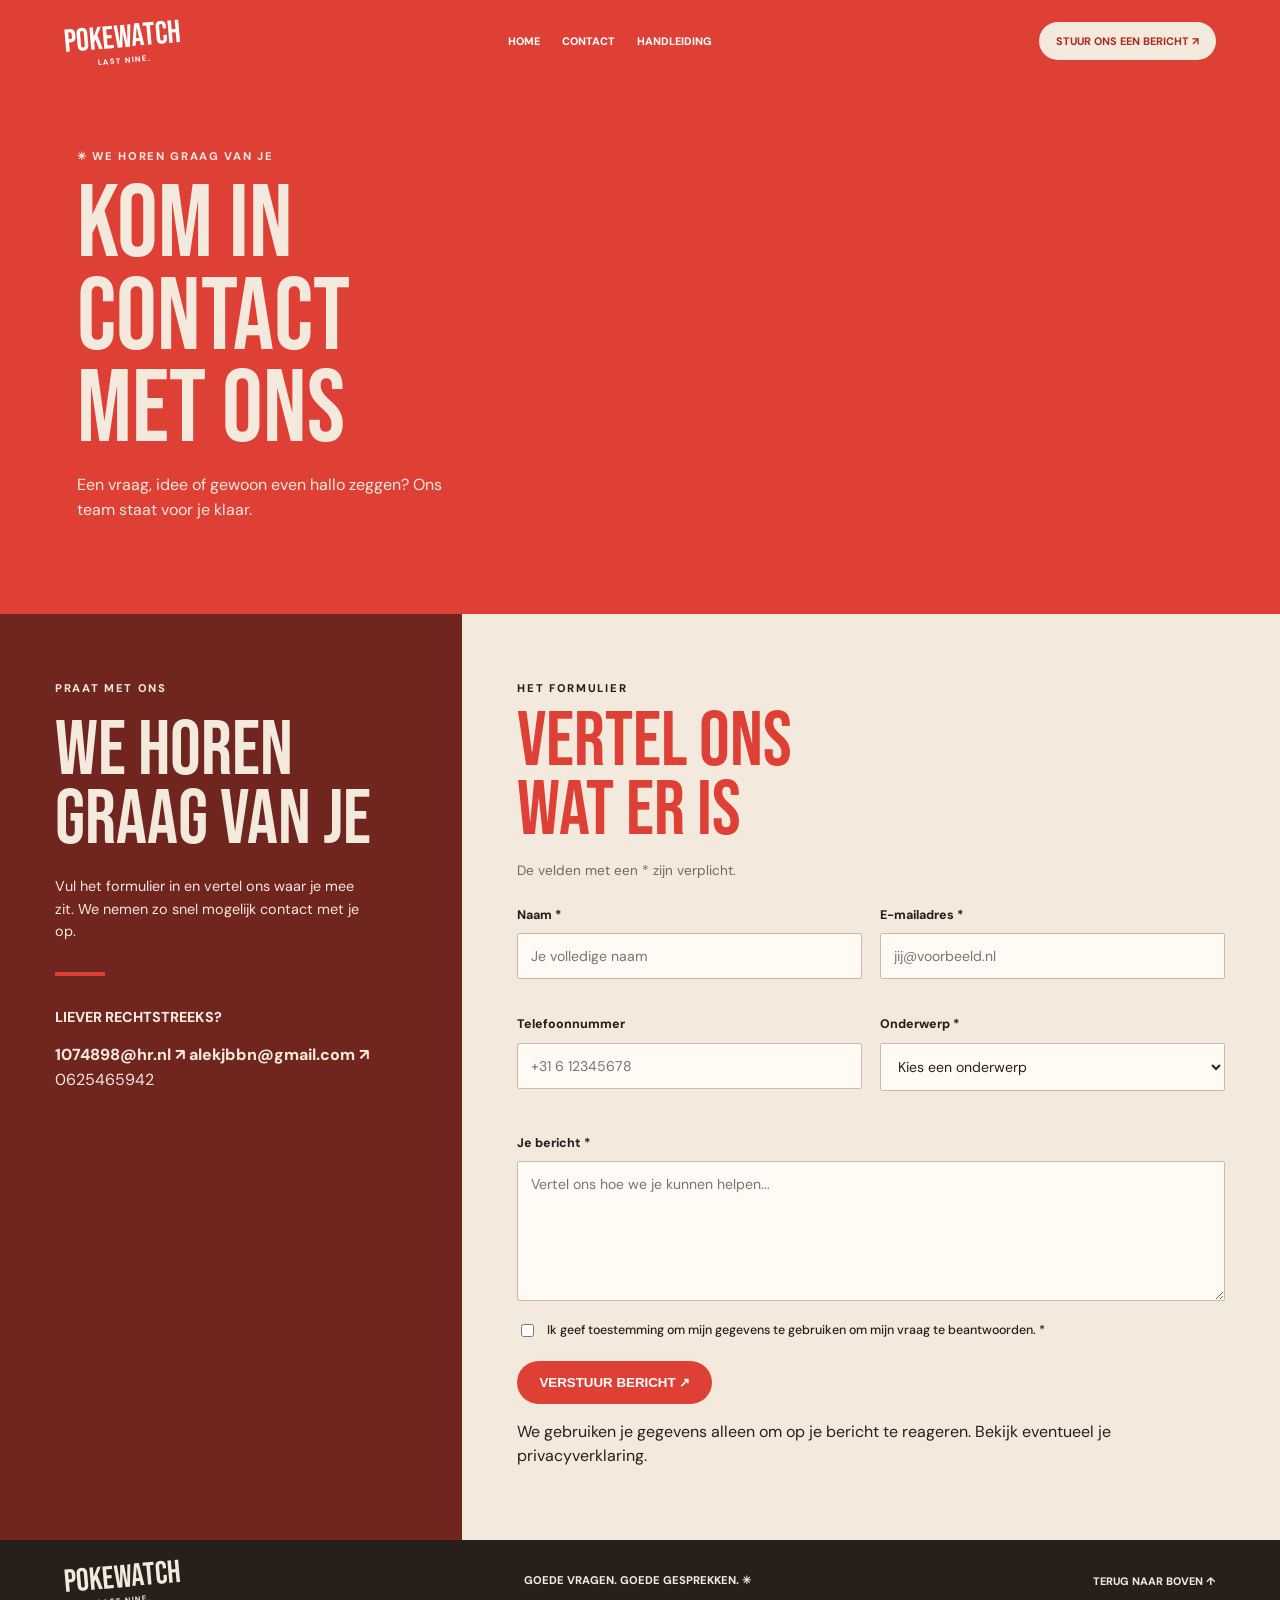
==== commit 2b15213b: "Alek email toegevoegd" ====
--- a/contact.html
+++ b/contact.html
@@ -98,10 +98,11 @@
                     LIEVER RECHTSTREEKS?
                 </p>
 
-                <a class="contact-link" href="mailto:hello@example.com">
-                    1074898@hr.nl ↗<br>
-                    alekjbbn@gmail.com ↗
+                <a class="contact-link" href="mailto:1074898@hr.nl">
+                    1074898@hr.nl ↗
                 </a>
+
+                <a class="contact-link" href="malto:alekjbbn@gmail.com"> alekjbbn@gmail.com ↗ </a>
 
                 <div class="aside-number" aria-hidden="true">
                     0625465942
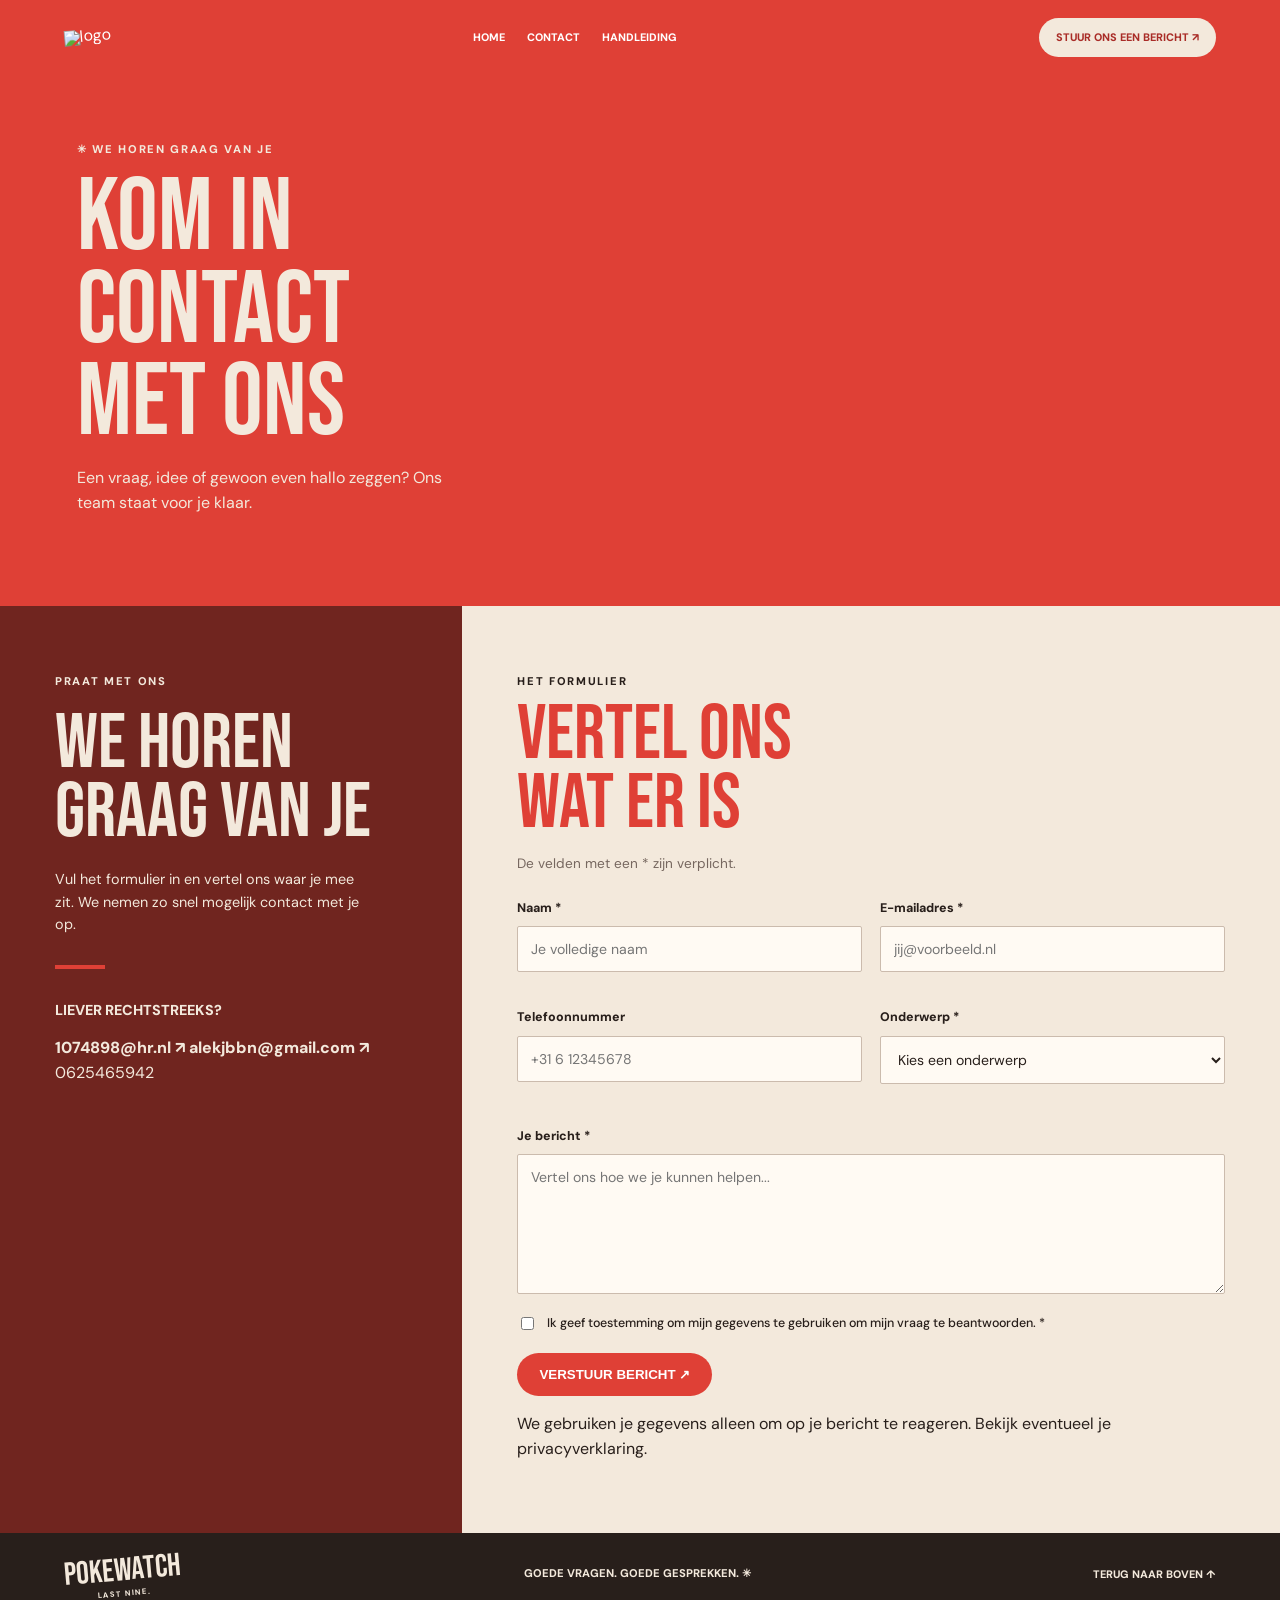
==== commit c568bcc3: "Fix HTML formatting and update logo" ====
--- a/contact.html
+++ b/contact.html
@@ -27,8 +27,7 @@
     <header class="site-header">
 
         <a class="brand" href="#" aria-label="Pokewatch home">
-            <span class="brand-mark">Pokewatch</span>
-            <span class="brand-sub">LAST NINE.</span>
+            <img src="s-blob-v1-IMAGE-4X1FNMY99dk.png" alt="logo">
         </a>
 
         <nav class="main-nav" aria-label="Hoofdnavigatie">
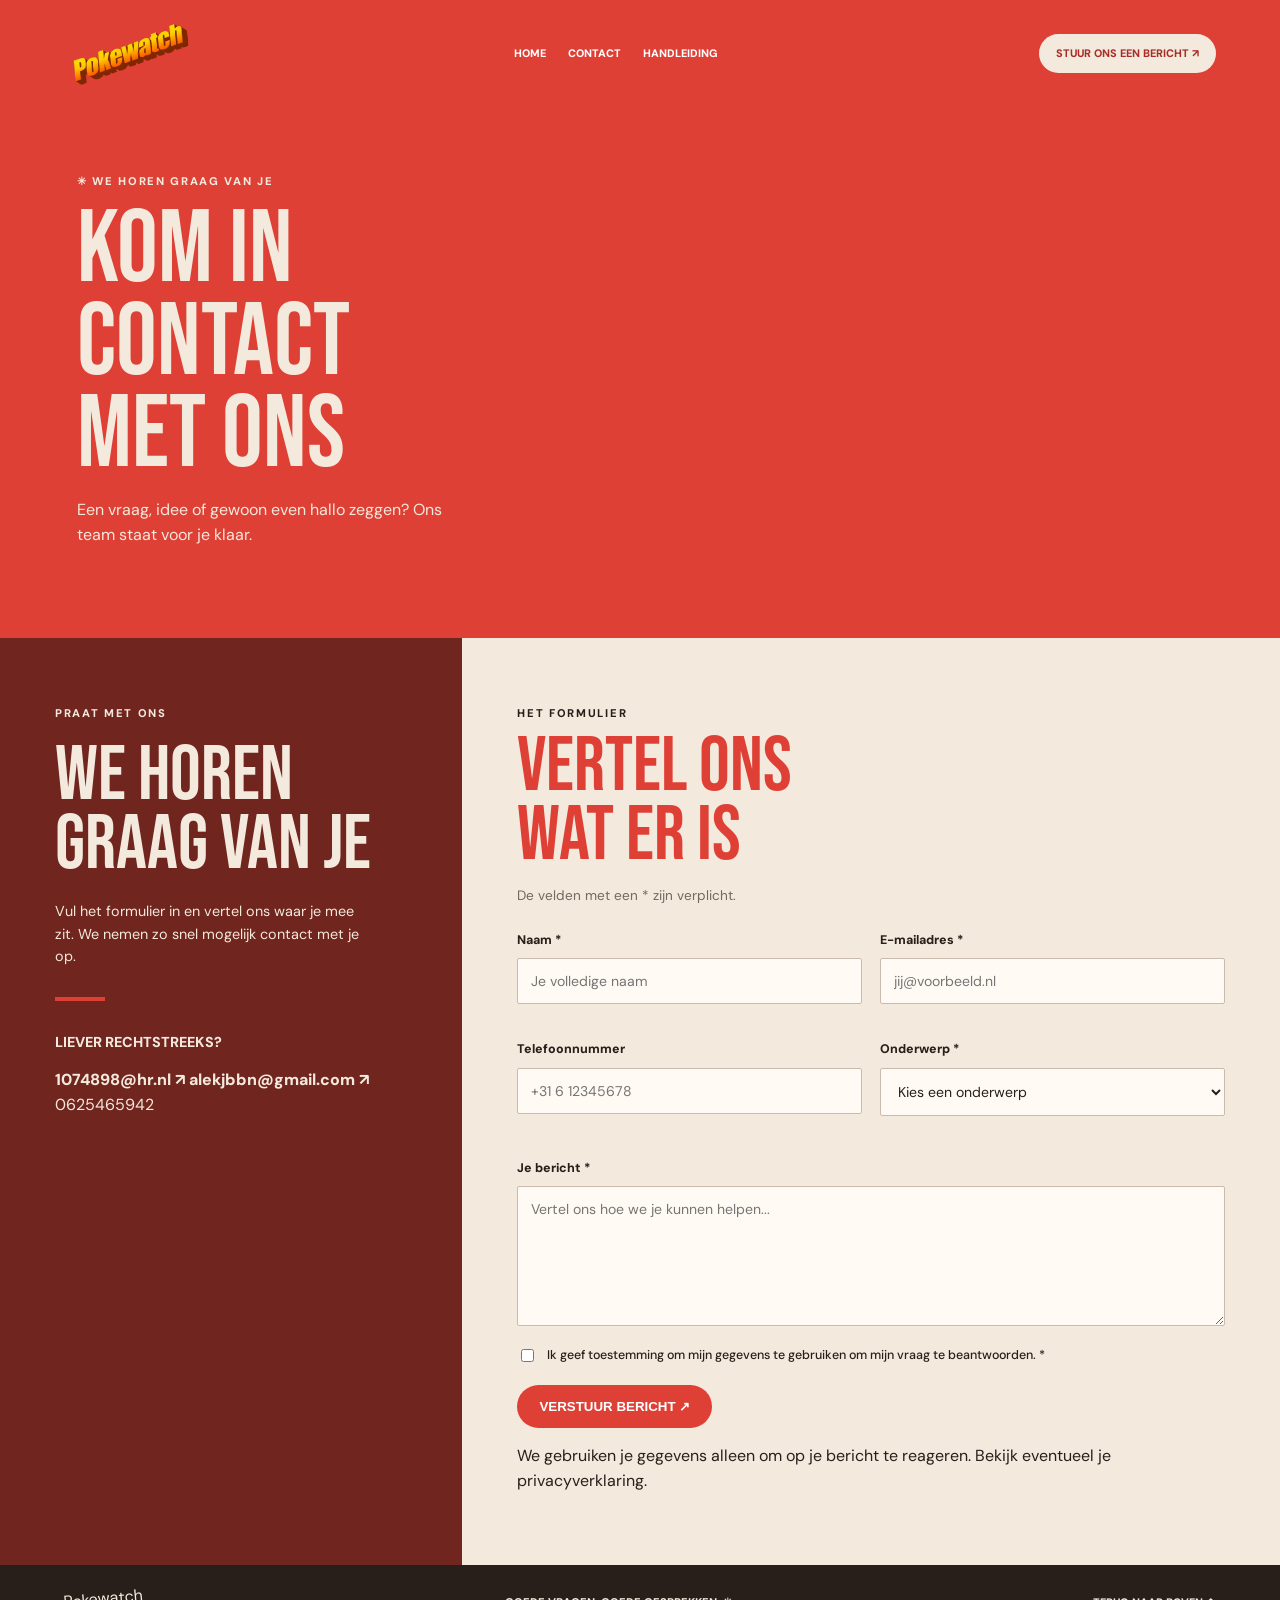
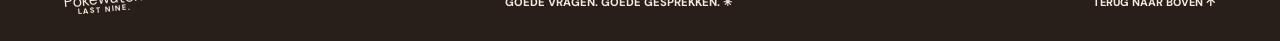
==== commit 7398ccf2: "Fix HTML encoding issues in contact.html" ====
--- a/contact.html
+++ b/contact.html
@@ -27,7 +27,7 @@
     <header class="site-header">
 
         <a class="brand" href="#" aria-label="Pokewatch home">
-            <img src="s-blob-v1-IMAGE-4X1FNMY99dk.png" alt="logo">
+            <img src="images/s-blob-v1-IMAGE-4X1FNMY99dk.png" alt="logo">
         </a>
 
         <nav class="main-nav" aria-label="Hoofdnavigatie">
--- a/contactStyle.css
+++ b/contactStyle.css
@@ -64,8 +64,8 @@
     transform: rotate(-5deg);
 }
 
-.brand-mark {
-    font: 2rem var(--display);
+header a img {
+    max-width: 10vw;
 }
 
 .brand-sub {
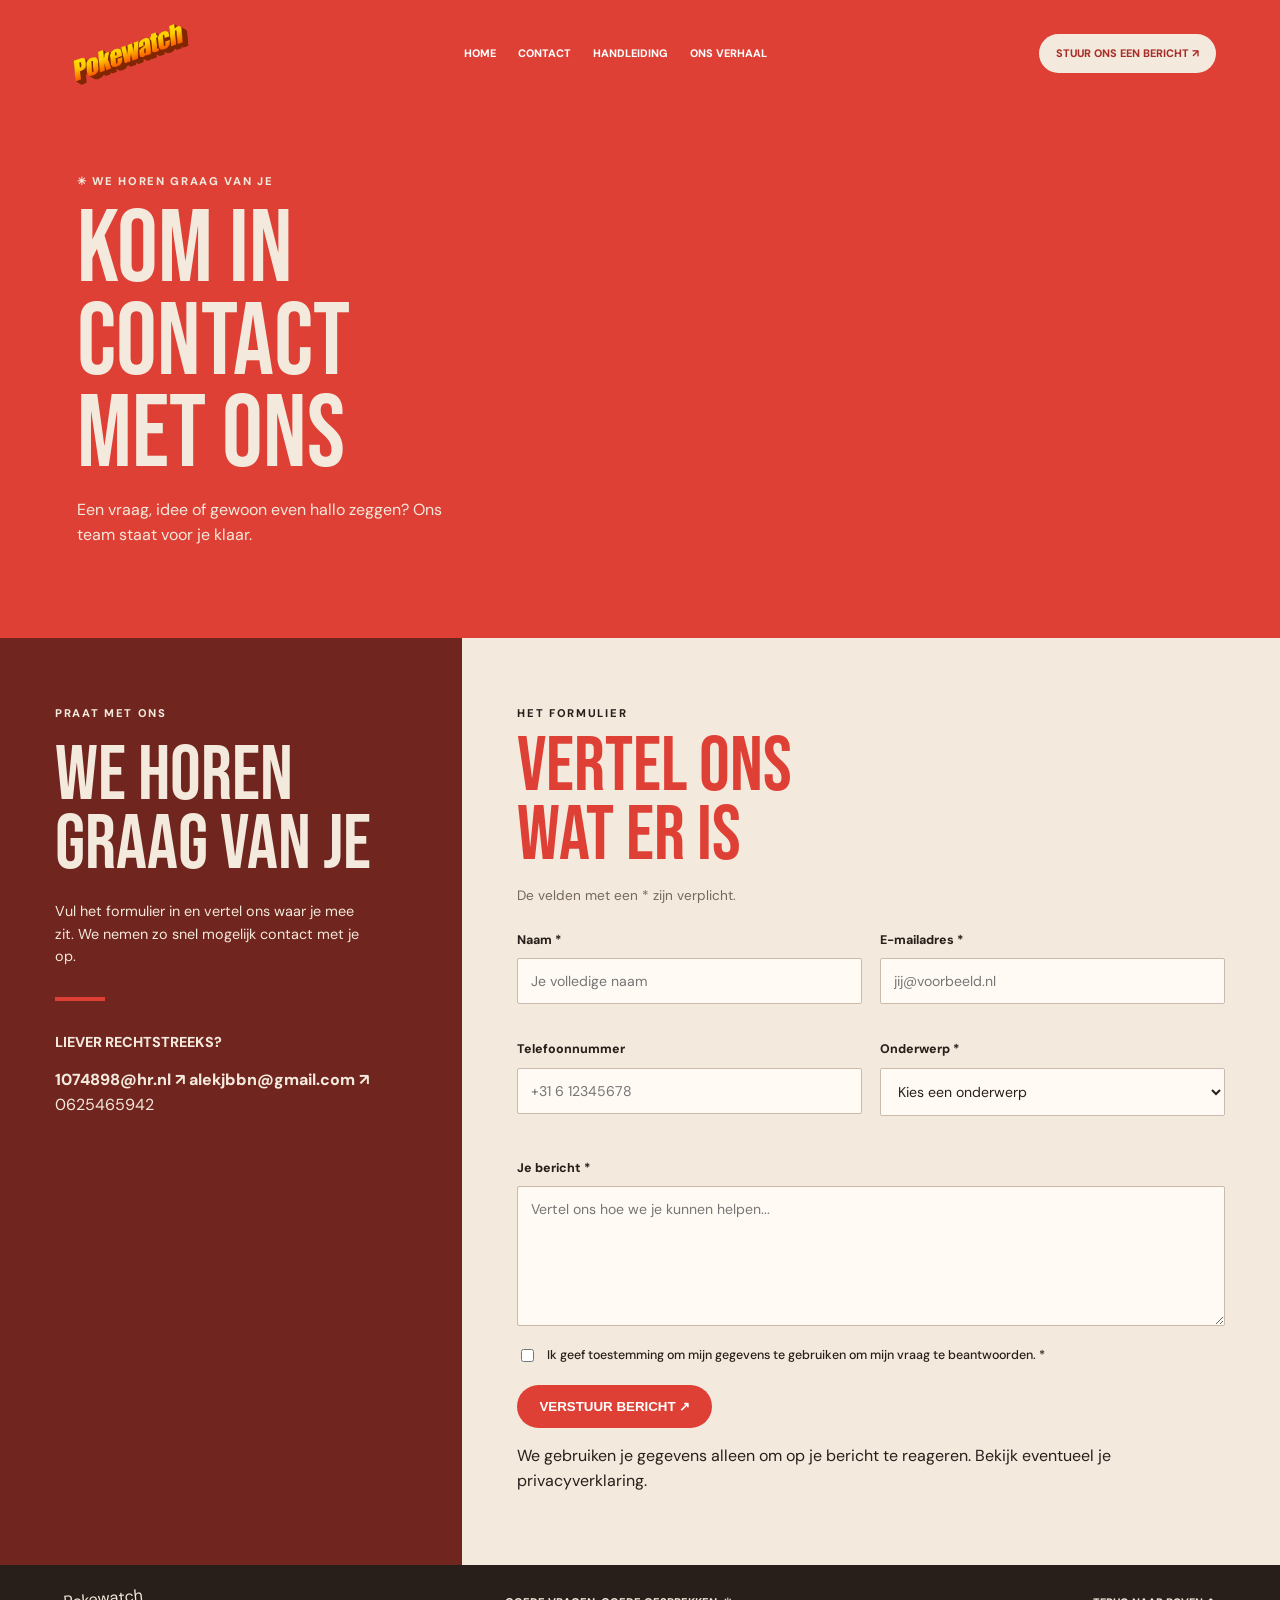
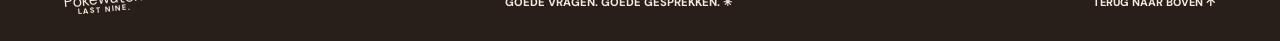
==== commit 348b8d2d: "Fix HTML structure and update contact links" ====
--- a/contact.html
+++ b/contact.html
@@ -34,6 +34,7 @@
             <a href="index.html">HOME</a>
             <a href="#contact">CONTACT</a>
             <a href="handleiding.html"> HANDLEIDING</a>
+            <a href="index.html#verhaal">ONS VERHAAL</a>
         </nav>
 
         <a class="header-cta" href="#contact">
